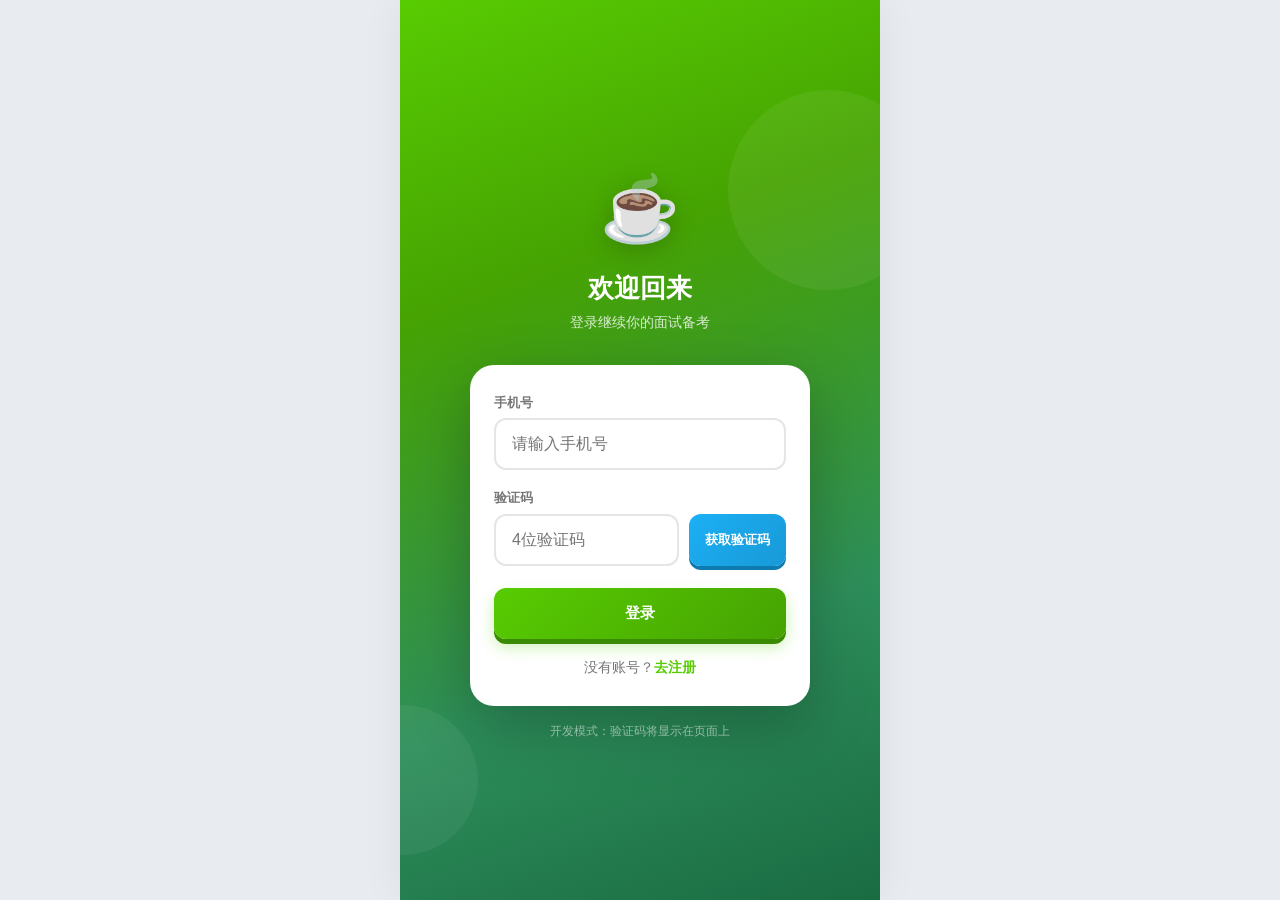
==== index.html @ a951bb24 "feat: 主页优化 - 灰色背景/Hero主题色切换/目标卡对比度增强/关卡立体化/大关卡按顺序解锁" ====
<!DOCTYPE html>
<html lang="zh-CN">
<head>
  <meta charset="UTF-8">
  <meta name="viewport" content="width=device-width, initial-scale=1.0, maximum-scale=1.0, user-scalable=no, viewport-fit=cover">
  <meta name="theme-color" content="#3E2723">
  <title>Java面试通 · 全栈工程师题库</title>

  <!-- ===== 内联滚动核心样式（最高优先级，确保任何环境都能滚动） ===== -->
  <style>
    html, body {
      height: 100% !important;
      margin: 0 !important;
      padding: 0 !important;
      overflow: hidden !important; /* 锁死外层，只让 .app 滚动 */
    }
    #app {
      height: 100% !important;
      max-height: 100vh !important;
      min-height: 0 !important; /* 覆盖 style.css 的 min-height: 100vh */
      overflow-y: auto !important;
      overflow-x: hidden !important;
      -webkit-overflow-scrolling: touch !important;
      touch-action: pan-y !important;
    }
    /* 允许内部所有元素接收触摸滚动 */
    #app * { touch-action: pan-y; }
  </style>

  <!-- 禁止浏览器缓存，确保每次都加载最新版 -->
  <meta http-equiv="Cache-Control" content="no-cache, no-store, must-revalidate">
  <meta http-equiv="Pragma" content="no-cache">
  <meta http-equiv="Expires" content="0">

  <!-- ===== PWA 三件套 ===== -->
  <link rel="manifest" href="manifest.json">
  <link rel="icon" type="image/png" sizes="32x32" href="icons/favicon-32.png">
  <link rel="icon" type="image/png" sizes="16x16" href="icons/favicon-16.png">
  <link rel="icon" type="image/png" href="icons/favicon.png">

  <!-- iOS 专属：让 Safari 识别为"能加到主屏幕"的 App -->
  <meta name="apple-mobile-web-app-capable" content="yes">
  <meta name="apple-mobile-web-app-status-bar-style" content="default">
  <meta name="apple-mobile-web-app-title" content="Java面试通">
  <link rel="apple-touch-icon" href="icons/icon-192.png">

  <link rel="stylesheet" href="css/style.css?v=10">
</head>
<body>
  <div class="app" id="app">

    <!-- 顶部状态栏（学习页用） -->
    <div class="topbar" id="topbar">
      <div class="brand"><span class="logo">☕</span> Java面试通</div>
      <div class="stats">
        <div class="stat-pill streak"><span class="icon">🔥</span><span id="stat-streak">0</span></div>
        <div class="stat-pill gem"><span class="icon">💎</span><span id="stat-gem">0</span></div>
        <div class="stat-pill heart"><span class="icon">❤️</span><span id="stat-heart">5</span></div>
      </div>
    </div>

    <!-- ============ 视图0：登录/注册 ============ -->
    <div class="view" id="view-auth"></div>

    <!-- ============ 视图1：学习路径 ============ -->
    <div class="view active" id="view-learn">
      <div class="hero">
        <div class="hero-top">
          <div class="hero-text">
            <h2 id="hero-greeting">准备好刷题了吗？</h2>
            <p>每天5分钟，吃透Java全栈面试高频题</p>
          </div>
          <button class="hero-theme-btn" aria-label="切换主题">🎨</button>
        </div>
        <div class="daily-goal">
          <div style="position:relative;">
            <svg class="ring" width="44" height="44" viewBox="0 0 44 44">
              <circle class="track" cx="22" cy="22" r="18"></circle>
              <circle class="fill" id="goal-ring" cx="22" cy="22" r="18"
                stroke-dasharray="113" stroke-dashoffset="113"></circle>
            </svg>
            <span class="ring-label" id="goal-pct">0%</span>
          </div>
          <div class="goal-text">
            <b id="goal-done">0</b> / <span id="goal-total">10</span> 题 · 今日目标
          </div>
        </div>
      </div>

      <!-- 每日挑战 -->
      <div class="daily-card" id="daily-card">
        <div class="dc-icon">🎯</div>
        <div class="dc-text">
          <div class="dc-title">每日挑战</div>
          <div class="dc-sub">随机抽题，检验今日学习成果</div>
        </div>
        <div class="dc-arrow">›</div>
      </div>

      <!-- 学习路径（动态渲染） -->
      <div class="path" id="path"></div>
    </div>

    <!-- ============ 视图2：答题 ============ -->
    <div class="view" id="view-quiz">
      <div class="quiz-header" id="quiz-header">
        <button class="back" id="quiz-back">✕</button>
        <div class="progress-bar"><div class="progress-fill" id="quiz-progress"></div></div>
        <div class="q-counter" id="q-counter">1/5</div>
      </div>
      <div class="quiz-body" id="quiz-body">
        <!-- 动态渲染题目 -->
      </div>

      <!-- 反馈条 -->
      <div class="feedback" id="feedback">
        <div class="fb-title" id="fb-title"></div>
        <div class="fb-detail" id="fb-detail"></div>
      </div>

      <!-- 底部操作 -->
      <div class="quiz-footer" id="quiz-footer">
        <button class="btn btn-secondary" id="btn-skip">跳过</button>
        <button class="btn btn-primary" id="btn-check" disabled>检查</button>
      </div>
    </div>

    <!-- ============ 视图3：个人中心 ============ -->
    <div class="view" id="view-profile">
      <div class="profile-header" id="profile-header-bg">
        <div class="profile-avatar" id="profile-avatar" style="cursor:pointer">👨‍💻</div>
        <div class="profile-name" id="profile-name" style="cursor:pointer">Java 全栈工程师</div>
        <div class="profile-title" id="profile-title">Lv.1 入门菜鸟</div>
        <div class="profile-edit-hint">点击头像/名字可修改</div>
      </div>

      <div class="profile-stats">
        <div class="pstat"><div class="num" id="p-xp">0</div><div class="lbl">总经验</div></div>
        <div class="pstat"><div class="num" id="p-done">0</div><div class="lbl">已答题</div></div>
        <div class="pstat"><div class="num" id="p-acc">0%</div><div class="lbl">正确率</div></div>
      </div>

      <div class="section-title">成就徽章</div>
      <div class="achievements" id="achievements"></div>

      <div class="section-title">模块进度</div>
      <div class="module-progress-list" id="module-progress"></div>

      <button class="reset-btn" id="btn-reset">重置学习进度</button>
      <button class="logout-btn" id="btn-logout">退出登录</button>
    </div>

    <!-- ============ 底部导航 ============ -->
    <div class="tabbar">
      <button class="tab active" data-view="learn">
        <span class="t-icon">🏠</span><span>学习</span>
      </button>
      <button class="tab" data-view="profile">
        <span class="t-icon">👤</span><span>我的</span>
      </button>
    </div>

  </div>

  <script src="js/data.js?v=8"></script>
  <script src="js/auth.js?v=8"></script>
  <script src="js/app.js?v=8"></script>

  <!-- ===== Service Worker 注册 + 自动更新检测 ===== -->
  <script>
    if ("serviceWorker" in navigator && (location.hostname === "localhost" || location.protocol === "https:")) {
      window.addEventListener("load", async () => {
        // 先清掉所有旧 SW 和缓存，确保加载最新版
        try {
          const regs = await navigator.serviceWorker.getRegistrations();
          await Promise.all(regs.map(r => r.unregister()));
        } catch(e) {}
        try {
          const keys = await caches.keys();
          await Promise.all(keys.map(k => caches.delete(k)));
        } catch(e) {}

        navigator.serviceWorker.register("sw.js?v=6")
          .then((reg) => {
            console.log("✅ SW 已注册", reg.scope);
            reg.addEventListener("updatefound", () => {
              const newWorker = reg.installing;
              newWorker.addEventListener("statechange", () => {
                if (newWorker.state === "activated" && navigator.serviceWorker.controller) {
                  window.location.reload();
                }
              });
            });
          })
          .catch((err) => console.warn("⚠️ SW 注册失败", err));

        navigator.serviceWorker.addEventListener("controllerchange", () => {
          window.location.reload();
        });
      });
    }
  </script>
</body>
</html>
---- css/style.css ----
/* ============================================================
   Java面试通 - 多邻国风格移动端样式 v6
   设计：明亮活泼、圆角、大留白、游戏化反馈、3D立体感
   ============================================================ */

/* ---------- 设计令牌 ---------- */
:root {
  --duo-green: #58CC02;
  --duo-green-dark: #46a302;
  --duo-green-bg: #e5f8d6;
  --duo-blue: #1CB0F6;
  --duo-blue-dark: #1899d6;
  --duo-red: #FF4B4B;
  --duo-red-dark: #ea2b2b;
  --duo-orange: #FF9600;
  --duo-purple: #8458FC;
  --duo-yellow: #FFC800;
  --duo-gold: #FFC800;

  --text-dark: #3c3c3c;
  --text-mid: #777;
  --text-light: #afafaf;
  --bg: #e8ebef;
  --bg-soft: #d9dde3;
  --card: #ffffff;
  --border: #e5e5e5;
  --shadow: 0 4px 0 rgba(0,0,0,0.08);
  --shadow-lg: 0 8px 24px rgba(0,0,0,0.12);
  --radius: 16px;
  --radius-sm: 12px;
  --glass: rgba(255,255,255,0.85);
  /* Hero 主题色（可切换） */
  --hero-theme: 0;
}

* { box-sizing: border-box; margin: 0; padding: 0; -webkit-tap-highlight-color: transparent; }

html { -webkit-text-size-adjust: 100%; }

body {
  min-height: 100vh;
  background: var(--bg);
  font-family: -apple-system, BlinkMacSystemFont, "PingFang SC", "Microsoft YaHei", "Segoe UI", Roboto, sans-serif;
  color: var(--text-dark);
  font-size: 15px;
  line-height: 1.5;
  -webkit-overflow-scrolling: touch;
}

button { font-family: inherit; cursor: pointer; border: none; background: none; color: inherit; }
ul { list-style: none; }

/* 移动端 App 容器 */
.app {
  max-width: 480px;
  min-height: 100vh;
  margin: 0 auto;
  background: linear-gradient(180deg, var(--bg-soft) 0%, var(--bg) 30%, var(--bg) 70%, var(--bg-soft) 100%);
  position: relative;
  padding-bottom: 72px;
  box-shadow: 0 0 40px rgba(0,0,0,0.06);
}

/* ---------- 顶部状态栏 ---------- */
.topbar {
  position: sticky;
  top: 0;
  z-index: 50;
  background: linear-gradient(135deg, #fff 0%, #f0f4f8 100%);
  padding: 10px 12px;
  display: flex;
  align-items: center;
  justify-content: space-between;
  border-bottom: 2px solid var(--border);
  backdrop-filter: blur(12px);
  gap: 8px;
}
.topbar .brand {
  flex-shrink: 0;
  display: flex;
  align-items: center;
}
.topbar .brand .logo { font-size: 22px; }
.topbar .stats {
  display: flex;
  align-items: center;
  gap: 8px;
  font-size: 13px;
  font-weight: 700;
  flex: 1;
  justify-content: flex-end;
}
.stat-pill {
  display: flex;
  align-items: center;
  gap: 2px;
  padding: 3px 8px;
  border-radius: 999px;
  background: rgba(255,255,255,0.6);
  box-shadow: 0 2px 6px rgba(0,0,0,0.05);
  transition: transform .2s;
  flex-shrink: 0;
}
.stat-pill:active { transform: scale(0.92); }
.stat-pill .icon { font-size: 16px; }
.stat-pill.streak { color: var(--duo-orange); }
.stat-pill.gem { color: var(--duo-gold); }
.stat-pill.heart { color: var(--duo-red); }

/* ---------- 视图切换 ---------- */
.view { display: none; }
.view.active { display: block; animation: fadeIn .35s cubic-bezier(0.4, 0, 0.2, 1); }
@keyframes fadeIn {
  from { opacity: 0; transform: translateY(12px) scale(0.98); }
  to { opacity: 1; transform: none; }
}

/* ---------- 学习路径 ---------- */
.hero {
  padding: 20px 16px 22px;
  border-radius: 0 0 28px 28px;
  margin-bottom: 8px;
  color: #fff;
  position: relative;
  overflow: hidden;
  background: linear-gradient(135deg, var(--duo-green) 0%, var(--duo-green-dark) 50%, #2d8e5a 100%);
  transition: background .5s ease;
  box-shadow: 0 6px 18px rgba(0,0,0,0.15);
}
/* 主题色变体 */
.hero[data-theme="1"] {
  background: linear-gradient(135deg, #1CB0F6 0%, #1899d6 50%, #0d6db5 100%);
}
.hero[data-theme="2"] {
  background: linear-gradient(135deg, #8458FC 0%, #6a3de0 50%, #4a1eab 100%);
}
.hero[data-theme="3"] {
  background: linear-gradient(135deg, #FF6B6B 0%, #cc2020 50%, #8a0a0a 100%);
}
.hero[data-theme="4"] {
  background: linear-gradient(135deg, #FF9600 0%, #d97500 50%, #a55500 100%);
}
.hero[data-theme="5"] {
  background: linear-gradient(135deg, #2c3e50 0%, #1a2530 50%, #0d1a25 100%);
}
/* 浮动装饰 */
.hero::before {
  content: "";
  position: absolute;
  top: -20px; right: -20px;
  width: 120px; height: 120px;
  background: rgba(255,255,255,0.1);
  border-radius: 50%;
  animation: floatDeco 6s ease-in-out infinite;
}
.hero::after {
  content: "";
  position: absolute;
  bottom: -30px; left: -30px;
  width: 80px; height: 80px;
  background: rgba(255,255,255,0.08);
  border-radius: 50%;
  animation: floatDeco 8s ease-in-out infinite reverse;
}
@keyframes floatDeco {
  0%,100% { transform: translate(0,0) scale(1); }
  50% { transform: translate(10px,-10px) scale(1.1); }
}
.hero-top {
  display: flex;
  align-items: flex-start;
  justify-content: space-between;
  gap: 8px;
  position: relative;
  z-index: 1;
}
.hero-text { flex: 1; }
.hero h2 { font-size: 22px; margin-bottom: 4px; font-weight: 800; }
.hero p { color: rgba(255,255,255,0.85); font-size: 13px; }
.hero-theme-btn {
  width: 32px; height: 32px;
  border-radius: 50%;
  background: rgba(255,255,255,0.18);
  display: flex;
  align-items: center;
  justify-content: center;
  font-size: 16px;
  color: #fff;
  border: 1px solid rgba(255,255,255,0.35);
  flex-shrink: 0;
  transition: transform .2s, background .2s;
}
.hero-theme-btn:active { transform: scale(0.85) rotate(45deg); }

.daily-goal {
  display: flex;
  align-items: center;
  gap: 12px;
  background: rgba(255,255,255,0.95);
  border-radius: var(--radius);
  padding: 12px 16px;
  margin-top: 14px;
  box-shadow: 0 4px 0 rgba(0,0,0,0.12), var(--shadow-lg);
  border: 2px solid rgba(0,0,0,0.08);
  position: relative;
  z-index: 1;
}
.daily-goal .ring {
  width: 48px; height: 48px;
  flex-shrink: 0;
  transform: rotate(-90deg);
}
.daily-goal .ring circle { fill: none; stroke-width: 6; }
.daily-goal .ring .track { stroke: rgba(0,0,0,0.1); }
.daily-goal .ring .fill { stroke: var(--duo-green); stroke-linecap: round; transition: stroke-dashoffset .6s cubic-bezier(0.4,0,0.2,1); filter: drop-shadow(0 0 4px rgba(88,204,2,0.5)); }
.daily-goal .ring-label {
  position: absolute; margin-left: 8px; margin-top: 2px;
  font-size: 11px; font-weight: 800; color: var(--duo-green-dark);
}
.daily-goal .goal-text { font-size: 13px; }
.daily-goal .goal-text b { color: var(--text-dark); font-size: 18px; font-weight: 800; }
.daily-goal .goal-text span { color: var(--text-mid); font-size: 12px; }

/* 路径节点 */
.path { padding: 12px 16px 24px; display: flex; flex-direction: column; align-items: center; gap: 0; }
.unit { width: 100%; }
.unit-header {
  background: var(--card);
  border: 2px solid var(--border);
  border-radius: var(--radius);
  padding: 14px 16px;
  margin: 16px 0 10px;
  display: flex;
  align-items: center;
  gap: 12px;
  box-shadow: var(--shadow-lg), 0 2px 0 rgba(0,0,0,0.06);
  transition: transform .2s;
  position: relative;
}
.unit-header:active { transform: scale(0.98); }
.unit-header .u-icon {
  width: 44px; height: 44px;
  border-radius: 14px;
  display: flex; align-items: center; justify-content: center;
  font-size: 24px;
  color: #fff;
  box-shadow: 0 4px 0 rgba(0,0,0,0.18), 0 6px 14px rgba(0,0,0,0.18);
}
.unit-header .u-title { font-weight: 800; font-size: 16px; }
.unit-header .u-sub { font-size: 12px; color: var(--text-mid); }
.unit-header.locked { opacity: 0.55; filter: grayscale(0.6); }
.unit-header .u-lock { margin-left: auto; font-size: 18px; }

.node-row {
  display: flex;
  justify-content: center;
  position: relative;
  width: 100%;
  padding: 14px 0;
}
/* 节点连接线（虚线） */
.node-row::before {
  content: "";
  position: absolute;
  top: 0; bottom: 0; left: 50%;
  width: 4px;
  margin-left: -2px;
  background: repeating-linear-gradient(to bottom, var(--border) 0 6px, transparent 6px 12px);
  z-index: 0;
}
.node-row.left::before { left: calc(14% + 38px); }
.node-row.right::before { left: auto; right: calc(14% + 38px); }

.node {
  width: 76px; height: 76px;
  border-radius: 22px;
  background: linear-gradient(180deg, #fff 0%, #f4f6f8 100%);
  border: 3px solid var(--border);
  display: flex;
  flex-direction: column;
  align-items: center;
  justify-content: center;
  box-shadow: 0 6px 0 #c8ccd2, 0 8px 18px rgba(0,0,0,0.15);
  transition: transform .15s, box-shadow .15s;
  position: relative;
  z-index: 1;
}
.node:active { transform: translateY(3px); box-shadow: 0 3px 0 #c8ccd2, 0 5px 12px rgba(0,0,0,0.15); }
.node .n-icon { font-size: 30px; line-height: 1; }
.node .n-title { font-size: 10px; font-weight: 700; margin-top: 3px; max-width: 66px; text-align: center; line-height: 1.1; color: var(--text-dark); }
.node.done {
  background: linear-gradient(180deg, var(--duo-green) 0%, var(--duo-green-dark) 100%);
  border-color: var(--duo-green-dark);
  color: #fff;
  box-shadow: 0 6px 0 #2d6e02, 0 8px 18px rgba(88,204,2,0.4);
}
.node.done:active { box-shadow: 0 3px 0 #2d6e02, 0 5px 12px rgba(88,204,2,0.4); }
.node.done .n-title { color: #fff; }
.node.done .n-icon { animation: starSpin .6s ease; }
@keyframes starSpin {
  0% { transform: scale(0) rotate(-180deg); }
  100% { transform: scale(1) rotate(0); }
}
.node.locked { opacity: 0.55; filter: grayscale(0.7); box-shadow: 0 6px 0 #c8ccd2; }
.node.locked .n-lock { position: absolute; top: -6px; right: -6px; font-size: 18px; background: #fff; border-radius: 50%; padding: 1px 3px; box-shadow: 0 2px 6px rgba(0,0,0,0.2); }
.node.current {
  border-color: var(--duo-green);
  animation: pulse 2s infinite, bounce 2s infinite;
}
@keyframes pulse {
  0%,100% { box-shadow: 0 0 0 0 rgba(88,204,2,0.5), 0 6px 0 #c8ccd2, 0 8px 18px rgba(88,204,2,0.3); }
  50% { box-shadow: 0 0 0 14px rgba(88,204,2,0), 0 6px 0 #c8ccd2, 0 8px 18px rgba(88,204,2,0.3); }
}
@keyframes bounce {
  0%,100% { transform: translateY(0); }
  50% { transform: translateY(-6px); }
}
/* 节点蛇形布局 */
.node-row.left { justify-content: flex-start; padding-left: 14%; }
.node-row.right { justify-content: flex-end; padding-right: 14%; }

/* ---------- 答题视图 ---------- */
.quiz-header {
  display: flex;
  align-items: center;
  gap: 10px;
  padding: 14px 16px;
  border-bottom: 2px solid var(--border);
  background: linear-gradient(135deg, #fff, #f0f4f8);
  position: sticky;
  top: 0;
  z-index: 10;
  backdrop-filter: blur(12px);
}
.quiz-header .back {
  font-size: 22px;
  color: var(--text-light);
  width: 28px;
  transition: transform .15s;
}
.quiz-header .back:active { transform: scale(0.8); }
.quiz-header .progress-bar {
  flex: 1;
  height: 14px;
  background: #e5e5e5;
  border-radius: 999px;
  overflow: hidden;
  box-shadow: inset 0 2px 4px rgba(0,0,0,0.1);
}
.quiz-header .progress-fill {
  height: 100%;
  background: linear-gradient(90deg, var(--duo-green), #6ee202);
  border-radius: 999px;
  transition: width .5s cubic-bezier(0.4,0,0.2,1);
  box-shadow: 0 0 8px rgba(88,204,2,0.5);
}
.quiz-header .q-counter {
  font-size: 13px;
  font-weight: 800;
  color: var(--text-mid);
  min-width: 36px;
  text-align: right;
}

.quiz-body {
  padding: 20px 16px 100px;
}
.quiz-badge {
  display: inline-block;
  padding: 4px 12px;
  border-radius: 999px;
  background: linear-gradient(135deg, var(--duo-green-bg), #d4f0b8);
  color: var(--duo-green-dark);
  font-size: 11px;
  font-weight: 800;
  margin-bottom: 14px;
  box-shadow: 0 2px 8px rgba(88,204,2,0.15);
}
.quiz-question {
  font-size: 20px;
  font-weight: 800;
  line-height: 1.4;
  margin-bottom: 20px;
}

/* 闪卡 */
.flashcard {
  background: var(--card);
  border: 2px solid var(--border);
  border-radius: var(--radius);
  padding: 24px 20px;
  box-shadow: var(--shadow-lg);
  cursor: pointer;
  transition: transform .2s;
  position: relative;
  overflow: hidden;
}
.flashcard::before {
  content: "";
  position: absolute;
  top: 0; left: 0; right: 0; height: 4px;
  background: linear-gradient(90deg, var(--duo-green), var(--duo-blue), var(--duo-purple));
  border-radius: var(--radius) var(--radius) 0 0;
}
.flashcard:active { transform: scale(0.97); }
.flashcard .fc-hint {
  font-size: 12px;
  color: var(--text-light);
  text-align: center;
  margin-bottom: 10px;
}
.flashcard .fc-face {
  font-size: 15px;
  line-height: 1.7;
  white-space: pre-wrap;
  word-break: break-word;
}
.flashcard .fc-face.answer { color: var(--duo-green-dark); font-weight: 600; }
.flashcard .fc-tip {
  margin-top: 16px;
  padding: 12px 14px;
  background: linear-gradient(135deg, #fff8e1, #ffe5b8);
  border-radius: 10px;
  font-size: 13px;
  color: #b8651b;
  font-weight: 600;
  border-left: 4px solid var(--duo-orange);
}
.flip-icon { float: right; font-size: 20px; transition: transform .3s; }
.flashcard.flipped .flip-icon { transform: rotate(180deg); }

/* 选项卡 */
.options { display: flex; flex-direction: column; gap: 12px; }
.option {
  background: var(--card);
  border: 2px solid var(--border);
  border-radius: var(--radius-sm);
  padding: 16px;
  font-size: 15px;
  text-align: left;
  box-shadow: var(--shadow);
  transition: all .2s;
  display: flex;
  align-items: center;
  gap: 12px;
}
.option:active { transform: scale(0.97); }
.option .opt-letter {
  width: 28px; height: 28px;
  border-radius: 8px;
  background: var(--bg);
  display: flex; align-items: center; justify-content: center;
  font-weight: 800;
  font-size: 14px;
  color: var(--text-mid);
  flex-shrink: 0;
  transition: all .2s;
}
.option.selected {
  border-color: var(--duo-blue);
  background: linear-gradient(135deg, #ddf4ff, #c8e8ff);
  box-shadow: 0 4px 16px rgba(28,176,246,0.25);
}
.option.selected .opt-letter { background: var(--duo-blue); color: #fff; transform: scale(1.1); }
.option.correct {
  border-color: var(--duo-green);
  background: linear-gradient(135deg, var(--duo-green-bg), #d4f0b8);
  box-shadow: 0 4px 16px rgba(88,204,2,0.3);
  animation: correctPop .4s ease;
}
@keyframes correctPop {
  0% { transform: scale(1); }
  40% { transform: scale(1.05); }
  100% { transform: scale(1); }
}
.option.correct .opt-letter { background: var(--duo-green); color: #fff; transform: scale(1.1); }
.option.wrong {
  border-color: var(--duo-red);
  background: linear-gradient(135deg, #ffe5e5, #ffc8c8);
  animation: shakeWrong .4s ease;
}
@keyframes shakeWrong {
  0%,100% { transform: translateX(0); }
  25% { transform: translateX(-6px); }
  75% { transform: translateX(6px); }
}
.option.wrong .opt-letter { background: var(--duo-red); color: #fff; }

/* 底部操作条 */
.quiz-footer {
  position: fixed;
  bottom: 0;
  left: 50%;
  transform: translateX(-50%);
  width: 100%;
  max-width: 480px;
  padding: 14px 16px calc(14px + env(safe-area-inset-bottom));
  background: var(--glass);
  border-top: 2px solid var(--border);
  display: flex;
  gap: 12px;
  backdrop-filter: blur(12px);
}
.btn {
  flex: 1;
  padding: 16px;
  border-radius: var(--radius-sm);
  font-size: 15px;
  font-weight: 800;
  text-transform: uppercase;
  letter-spacing: .5px;
  transition: transform .1s, filter .1s;
  position: relative;
}
.btn:active { transform: translateY(3px); }
.btn-primary {
  background: linear-gradient(135deg, var(--duo-green), var(--duo-green-dark));
  color: #fff;
  box-shadow: 0 5px 0 #3a8a02, 0 8px 16px rgba(88,204,2,0.3);
}
.btn-primary:active { box-shadow: 0 2px 0 #3a8a02, 0 4px 8px rgba(88,204,2,0.3); }
.btn-primary:disabled {
  background: #ddd;
  box-shadow: 0 5px 0 #bbb;
  color: #fff;
  cursor: not-allowed;
}
.btn-secondary {
  background: var(--glass);
  color: var(--text-mid);
  border: 2px solid var(--border);
  box-shadow: 0 5px 0 var(--border);
  backdrop-filter: blur(8px);
}
.btn-secondary:active { box-shadow: 0 2px 0 var(--border); }
.btn-danger {
  background: linear-gradient(135deg, var(--duo-red), var(--duo-red-dark));
  color: #fff;
  box-shadow: 0 5px 0 #c42020, 0 8px 16px rgba(255,75,75,0.3);
}
.btn-full { flex: 1; }

/* 反馈条 */
.feedback {
  position: fixed;
  bottom: 72px;
  left: 50%;
  transform: translateX(-50%);
  width: 100%;
  max-width: 480px;
  padding: 18px;
  display: none;
  animation: slideUp .35s cubic-bezier(0.4,0,0.2,1);
  border-radius: 16px 16px 0 0;
}
.feedback.show { display: block; }
@keyframes slideUp {
  from { transform: translate(-50%, 30px); opacity: 0; }
  to { transform: translate(-50%, 0); opacity: 1; }
}
.feedback-correct {
  background: linear-gradient(135deg, var(--duo-green-bg), #d4f0b8);
  color: var(--duo-green-dark);
  box-shadow: 0 -4px 20px rgba(88,204,2,0.2);
}
.feedback-wrong {
  background: linear-gradient(135deg, #ffe5e5, #ffc8c8);
  color: var(--duo-red-dark);
  box-shadow: 0 -4px 20px rgba(255,75,75,0.2);
}
.feedback .fb-title { font-size: 20px; font-weight: 800; display: flex; align-items: center; gap: 8px; margin-bottom: 6px; }
.feedback .fb-detail { font-size: 13px; line-height: 1.6; white-space: pre-wrap; }

/* 结果页 */
.result-screen {
  padding: 40px 24px;
  text-align: center;
  animation: resultPop .5s cubic-bezier(0.4,0,0.2,1);
}
@keyframes resultPop {
  from { opacity: 0; transform: scale(0.9); }
  to { opacity: 1; transform: scale(1); }
}
.result-emoji { font-size: 72px; margin-bottom: 12px; animation: emojiBounce .6s ease; }
@keyframes emojiBounce {
  0% { transform: scale(0) rotate(-180deg); }
  60% { transform: scale(1.2) rotate(10deg); }
  100% { transform: scale(1) rotate(0); }
}
.result-title { font-size: 26px; font-weight: 800; margin-bottom: 6px; }
.result-sub { color: var(--text-mid); margin-bottom: 28px; }
.result-stats {
  display: flex;
  justify-content: center;
  gap: 24px;
  margin-bottom: 28px;
}
.result-stat {
  display: flex;
  flex-direction: column;
  align-items: center;
}
.result-stat .num { font-size: 30px; font-weight: 800; }
.result-stat .lbl { font-size: 12px; color: var(--text-mid); }
.result-stat.xp .num { color: var(--duo-green); }
.result-stat.acc .num { color: var(--duo-blue); }

/* ---------- 底部导航 ---------- */
.tabbar {
  position: fixed;
  bottom: 0;
  left: 50%;
  transform: translateX(-50%);
  width: 100%;
  max-width: 480px;
  background: var(--glass);
  border-top: 2px solid var(--border);
  display: flex;
  padding: 6px 0 calc(6px + env(safe-area-inset-bottom));
  z-index: 40;
  backdrop-filter: blur(12px);
}
.tab {
  flex: 1;
  display: flex;
  flex-direction: column;
  align-items: center;
  padding: 6px 0;
  color: var(--text-light);
  font-size: 11px;
  font-weight: 700;
  gap: 2px;
  transition: color .2s, transform .2s;
}
.tab .t-icon { font-size: 22px; transition: transform .2s; }
.tab.active { color: var(--duo-green); }
.tab.active .t-icon { transform: scale(1.15) translateY(-2px); }
.tab:active { transform: scale(0.9); }

/* ---------- 个人中心 ---------- */
.profile-header {
  background: linear-gradient(135deg, var(--duo-green) 0%, var(--duo-green-dark) 40%, #2d8e5a 100%);
  color: #fff;
  padding: 32px 20px 64px;
  text-align: center;
  position: relative;
  overflow: hidden;
}
.profile-header::before {
  content: "";
  position: absolute;
  top: -30px; right: -30px;
  width: 150px; height: 150px;
  background: rgba(255,255,255,0.08);
  border-radius: 50%;
  animation: floatDeco 7s ease-in-out infinite;
}
.profile-header::after {
  content: "";
  position: absolute;
  bottom: -40px; left: -20px;
  width: 100px; height: 100px;
  background: rgba(255,255,255,0.06);
  border-radius: 50%;
  animation: floatDeco 9s ease-in-out infinite reverse;
}
.profile-avatar {
  width: 88px; height: 88px;
  border-radius: 50%;
  background: #fff;
  margin: 0 auto 10px;
  display: flex; align-items: center; justify-content: center;
  font-size: 44px;
  box-shadow: 0 8px 24px rgba(0,0,0,0.2);
  position: relative;
  z-index: 1;
  animation: avatarFloat 3s ease-in-out infinite;
}
@keyframes avatarFloat {
  0%,100% { transform: translateY(0); }
  50% { transform: translateY(-4px); }
}
.profile-name { font-size: 20px; font-weight: 800; position: relative; z-index: 1; }
.profile-title { font-size: 13px; opacity: 0.9; position: relative; z-index: 1; }

.profile-stats {
  margin: -44px 16px 0;
  background: #fff;
  border-radius: var(--radius);
  padding: 18px;
  display: flex;
  justify-content: space-around;
  box-shadow: var(--shadow-lg);
  position: relative;
  z-index: 2;
}
.pstat { text-align: center; }
.pstat .num { font-size: 24px; font-weight: 800; color: var(--text-dark); }
.pstat .lbl { font-size: 11px; color: var(--text-mid); }

.section-title {
  padding: 20px 16px 10px;
  font-size: 14px;
  font-weight: 800;
  color: var(--text-mid);
  text-transform: uppercase;
  letter-spacing: 1px;
}
.achievements { padding: 0 16px; display: grid; grid-template-columns: repeat(4, 1fr); gap: 12px; }
.ach {
  background: var(--card);
  border: 2px solid var(--border);
  border-radius: var(--radius-sm);
  padding: 12px 6px;
  text-align: center;
  transition: transform .2s;
  box-shadow: var(--shadow);
}
.ach:active { transform: scale(0.92); }
.ach.locked { opacity: 0.35; filter: grayscale(1); }
.ach .a-icon { font-size: 28px; }
.ach .a-name { font-size: 10px; font-weight: 700; margin-top: 4px; }

.module-progress-list { padding: 0 16px 24px; display: flex; flex-direction: column; gap: 10px; }
.mp-row {
  background: var(--card);
  border: 2px solid var(--border);
  border-radius: var(--radius-sm);
  padding: 12px 14px;
  display: flex;
  align-items: center;
  gap: 12px;
  box-shadow: var(--shadow);
  transition: transform .2s;
}
.mp-row:active { transform: scale(0.98); }
.mp-row .mp-icon {
  width: 40px; height: 40px;
  border-radius: 12px;
  display: flex; align-items: center; justify-content: center;
  font-size: 22px;
  color: #fff;
  flex-shrink: 0;
  box-shadow: 0 4px 12px rgba(0,0,0,0.15);
}
.mp-row .mp-info { flex: 1; min-width: 0; }
.mp-row .mp-name { font-size: 14px; font-weight: 700; }
.mp-row .mp-bar {
  height: 8px;
  background: #eee;
  border-radius: 999px;
  margin-top: 6px;
  overflow: hidden;
}
.mp-row .mp-fill { height: 100%; border-radius: 999px; transition: width .6s cubic-bezier(0.4,0,0.2,1); }
.mp-row .mp-pct { font-size: 12px; font-weight: 700; color: var(--text-mid); min-width: 36px; text-align: right; }

.reset-btn {
  margin: 16px;
  width: calc(100% - 32px);
  padding: 14px;
  border-radius: var(--radius-sm);
  background: var(--glass);
  border: 2px solid var(--duo-red);
  color: var(--duo-red);
  font-weight: 700;
  font-size: 14px;
  transition: transform .15s;
}
.reset-btn:active { transform: scale(0.97); }

/* ---------- 撒花特效 ---------- */
.confetti-container {
  position: fixed;
  top: 0; left: 0;
  width: 100%; height: 100%;
  pointer-events: none;
  z-index: 999;
  overflow: hidden;
}
.confetti-piece {
  position: absolute;
  width: 10px; height: 10px;
  top: -10px;
  animation: confettiFall 2.5s linear forwards;
}
@keyframes confettiFall {
  0% { transform: translateY(0) rotate(0); opacity: 1; }
  100% { transform: translateY(100vh) rotate(720deg); opacity: 0; }
}

/* ---------- 升级弹窗 ---------- */
.levelup-overlay {
  position: fixed;
  top: 0; left: 0;
  width: 100%; height: 100%;
  background: rgba(0,0,0,0.5);
  z-index: 998;
  display: flex;
  align-items: center;
  justify-content: center;
  animation: fadeIn .3s;
}
.levelup-card {
  background: linear-gradient(135deg, #fff, #f0f4f8);
  border-radius: 24px;
  padding: 32px 28px;
  text-align: center;
  box-shadow: 0 20px 60px rgba(0,0,0,0.3);
  animation: levelupPop .5s cubic-bezier(0.4,0,0.2,1);
  max-width: 320px;
}
@keyframes levelupPop {
  from { transform: scale(0.5) rotate(-10deg); opacity: 0; }
  to { transform: scale(1) rotate(0); opacity: 1; }
}
.levelup-card .lu-icon { font-size: 60px; margin-bottom: 8px; animation: emojiBounce .6s ease; }
.levelup-card .lu-title { font-size: 24px; font-weight: 800; color: var(--duo-green-dark); margin-bottom: 4px; }
.levelup-card .lu-sub { font-size: 14px; color: var(--text-mid); margin-bottom: 20px; }
.levelup-card .lu-btn {
  padding: 12px 32px;
  border-radius: var(--radius-sm);
  background: linear-gradient(135deg, var(--duo-green), var(--duo-green-dark));
  color: #fff;
  font-weight: 800;
  font-size: 16px;
  box-shadow: 0 4px 0 #3a8a02;
}

/* ---------- 通用工具 ---------- */
.empty { text-align: center; padding: 60px 20px; color: var(--text-light); }
.empty .e-icon { font-size: 48px; margin-bottom: 12px; }

/* 每日挑战卡片 */
.daily-card {
  margin: 12px 16px;
  background: linear-gradient(135deg, #fff3d6, #ffe5b8, #ffd996);
  border-radius: var(--radius);
  padding: 18px;
  box-shadow: var(--shadow-lg);
  display: flex;
  align-items: center;
  gap: 12px;
  cursor: pointer;
  transition: transform .2s;
  position: relative;
  overflow: hidden;
}
.daily-card::before {
  content: "🎯";
  position: absolute;
  top: -10px; right: -10px;
  font-size: 80px;
  opacity: 0.08;
  transform: rotate(-15deg);
}
.daily-card:active { transform: scale(0.97); }
.daily-card .dc-icon { font-size: 36px; position: relative; z-index: 1; }
.daily-card .dc-text { flex: 1; position: relative; z-index: 1; }
.daily-card .dc-title { font-weight: 800; font-size: 16px; color: #b8651b; }
.daily-card .dc-sub { font-size: 12px; color: #8a5a2b; }
.daily-card .dc-arrow { color: #b8651b; font-size: 24px; font-weight: 800; }

/* ---------- 登录/注册 ---------- */
.auth-screen {
  min-height: 100vh;
  display: flex;
  flex-direction: column;
  align-items: center;
  justify-content: center;
  padding: 24px 24px calc(24px + env(safe-area-inset-bottom));
  background: linear-gradient(160deg, #58CC02 0%, #46a302 30%, #2d8e5a 70%, #1a6b42 100%);
  position: relative;
  overflow: hidden;
}
.auth-screen::before {
  content: "";
  position: absolute;
  top: 10%; right: -10%;
  width: 200px; height: 200px;
  background: rgba(255,255,255,0.06);
  border-radius: 50%;
  animation: floatDeco 6s ease-in-out infinite;
}
.auth-screen::after {
  content: "";
  position: absolute;
  bottom: 5%; left: -15%;
  width: 150px; height: 150px;
  background: rgba(255,255,255,0.05);
  border-radius: 50%;
  animation: floatDeco 8s ease-in-out infinite reverse;
}
.auth-logo {
  font-size: 64px;
  margin-bottom: 12px;
  animation: avatarFloat 3s ease-in-out infinite;
  position: relative;
  z-index: 1;
  filter: drop-shadow(0 4px 12px rgba(0,0,0,0.2));
}
.auth-title {
  color: #fff;
  font-size: 26px;
  font-weight: 800;
  margin-bottom: 4px;
  position: relative;
  z-index: 1;
}
.auth-sub {
  color: rgba(255,255,255,0.8);
  font-size: 14px;
  margin-bottom: 32px;
  position: relative;
  z-index: 1;
}
.auth-form {
  width: 100%;
  max-width: 340px;
  background: #fff;
  border-radius: 24px;
  padding: 28px 24px;
  box-shadow: 0 20px 60px rgba(0,0,0,0.25);
  position: relative;
  z-index: 1;
  animation: fadeIn .5s cubic-bezier(0.4,0,0.2,1);
}
.form-group { margin-bottom: 18px; }
.form-label {
  display: block;
  font-size: 13px;
  font-weight: 700;
  color: var(--text-mid);
  margin-bottom: 6px;
}
.form-input {
  width: 100%;
  height: 52px;
  border: 2px solid var(--border);
  border-radius: var(--radius-sm);
  padding: 0 16px;
  font-size: 16px;
  font-family: inherit;
  color: var(--text-dark);
  background: #fff;
  transition: border-color .2s, box-shadow .2s;
  outline: none;
}
.form-input:focus {
  border-color: var(--duo-green);
  box-shadow: 0 0 0 4px rgba(88,204,2,0.12);
}
.code-row {
  display: flex;
  gap: 10px;
}
.code-row .form-input { flex: 1; }
.btn-code {
  flex-shrink: 0;
  height: 52px;
  padding: 0 16px;
  border-radius: var(--radius-sm);
  background: linear-gradient(135deg, var(--duo-blue), var(--duo-blue-dark));
  color: #fff;
  font-weight: 800;
  font-size: 13px;
  box-shadow: 0 4px 0 #0d7ab0;
  transition: transform .1s;
  white-space: nowrap;
}
.btn-code:active { transform: translateY(3px); box-shadow: 0 1px 0 #0d7ab0; }
.btn-code:disabled {
  background: #ccc;
  box-shadow: 0 4px 0 #aaa;
  cursor: not-allowed;
}
.auth-error {
  display: none;
  padding: 8px 12px;
  margin-bottom: 12px;
  background: #ffe5e5;
  color: var(--duo-red-dark);
  border-radius: 8px;
  font-size: 13px;
  font-weight: 600;
  text-align: center;
  animation: shakeWrong .3s ease;
}
.auth-submit {
  width: 100%;
  margin-top: 4px;
}
.auth-switch {
  text-align: center;
  margin-top: 18px;
  font-size: 14px;
  color: var(--text-mid);
}
.auth-switch span {
  color: var(--duo-green);
  font-weight: 800;
  cursor: pointer;
}
.auth-dev-tip {
  margin-top: 16px;
  font-size: 12px;
  color: rgba(255,255,255,0.5);
  text-align: center;
  position: relative;
  z-index: 1;
}
.auth-toast {
  position: fixed;
  top: 50%;
  left: 50%;
  transform: translate(-50%, -50%);
  background: rgba(0,0,0,0.8);
  color: #fff;
  padding: 16px 28px;
  border-radius: 16px;
  font-size: 18px;
  font-weight: 700;
  z-index: 9999;
  display: none;
  box-shadow: 0 8px 32px rgba(0,0,0,0.3);
  text-align: center;
  max-width: 280px;
}
.auth-toast::before {
  content: "验证码";
  display: block;
  font-size: 11px;
  font-weight: 400;
  opacity: 0.7;
  margin-bottom: 4px;
}

.profile-edit-hint {
  font-size: 11px;
  opacity: 0.7;
  margin-top: 8px;
  position: relative;
  z-index: 1;
}

/* ---------- 编辑弹窗 ---------- */
.edit-overlay {
  position: fixed;
  top: 0; left: 0;
  width: 100%; height: 100%;
  background: rgba(0,0,0,0.5);
  z-index: 998;
  display: flex;
  align-items: center;
  justify-content: center;
  animation: fadeIn .3s;
}
.edit-card {
  background: #fff;
  border-radius: 24px;
  padding: 28px 24px;
  width: 90%;
  max-width: 340px;
  box-shadow: 0 20px 60px rgba(0,0,0,0.3);
  animation: levelupPop .4s cubic-bezier(0.4,0,0.2,1);
}
.edit-card .ec-title {
  font-size: 18px;
  font-weight: 800;
  text-align: center;
  margin-bottom: 20px;
}
.edit-card .ec-label {
  font-size: 13px;
  font-weight: 700;
  color: var(--text-mid);
  margin-bottom: 8px;
}
.edit-card .avatar-grid {
  display: grid;
  grid-template-columns: repeat(6, 1fr);
  gap: 8px;
  margin-bottom: 20px;
}
.edit-card .avatar-opt {
  width: 100%;
  aspect-ratio: 1;
  border-radius: 12px;
  border: 2px solid var(--border);
  display: flex;
  align-items: center;
  justify-content: center;
  font-size: 24px;
  background: #f5f5f5;
  transition: all .15s;
}
.edit-card .avatar-opt:active { transform: scale(0.9); }
.edit-card .avatar-opt.selected {
  border-color: var(--duo-green);
  background: var(--duo-green-bg);
  transform: scale(1.1);
}
.edit-card .bg-grid {
  display: grid;
  grid-template-columns: repeat(3, 1fr);
  gap: 8px;
  margin-bottom: 20px;
}
.edit-card .bg-opt {
  height: 48px;
  border-radius: 12px;
  border: 3px solid transparent;
  transition: all .15s;
}
.edit-card .bg-opt:active { transform: scale(0.92); }
.edit-card .bg-opt.selected {
  border-color: #fff;
  box-shadow: 0 0 0 3px var(--duo-green), 0 4px 12px rgba(0,0,0,0.15);
}
.edit-card .ec-input {
  width: 100%;
  height: 48px;
  border: 2px solid var(--border);
  border-radius: var(--radius-sm);
  padding: 0 14px;
  font-size: 16px;
  font-family: inherit;
  margin-bottom: 20px;
  outline: none;
  transition: border-color .2s;
}
.edit-card .ec-input:focus {
  border-color: var(--duo-green);
  box-shadow: 0 0 0 4px rgba(88,204,2,0.12);
}
.edit-card .ec-btns {
  display: flex;
  gap: 12px;
}

/* ---------- 头像裁剪弹窗 ---------- */
.crop-overlay {
  position: fixed;
  top: 0; left: 0;
  width: 100%; height: 100%;
  background: rgba(0,0,0,0.9);
  z-index: 9999;
  display: flex;
  flex-direction: column;
  align-items: center;
  justify-content: center;
  animation: fadeIn .3s;
}
.crop-title {
  color: #fff;
  font-size: 16px;
  font-weight: 700;
  margin-bottom: 16px;
}
.crop-hint {
  color: rgba(255,255,255,0.5);
  font-size: 12px;
  margin-bottom: 20px;
}
.crop-stage {
  position: relative;
  width: 280px;
  height: 280px;
  border-radius: 50%;
  overflow: hidden;
  background: #111;
  /* 醒目白色边框 + 外部强暗化遮罩 */
  box-shadow:
    0 0 0 3px #fff,
    0 0 0 5px rgba(0,0,0,0.6),
    0 0 0 9999px rgba(0,0,0,0.7);
  touch-action: none;
}
.crop-stage::after {
  /* 九宫格辅助线（参考微信/QQ） */
  content: "";
  position: absolute;
  inset: 0;
  border-radius: 50%;
  pointer-events: none;
  background:
    linear-gradient(to right, transparent calc(33.33% - 0.5px), rgba(255,255,255,0.35) calc(33.33% - 0.5px), rgba(255,255,255,0.35) calc(33.33% + 0.5px), transparent calc(33.33% + 0.5px)),
    linear-gradient(to right, transparent calc(66.66% - 0.5px), rgba(255,255,255,0.35) calc(66.66% - 0.5px), rgba(255,255,255,0.35) calc(66.66% + 0.5px), transparent calc(66.66% + 0.5px)),
    linear-gradient(to bottom, transparent calc(33.33% - 0.5px), rgba(255,255,255,0.35) calc(33.33% - 0.5px), rgba(255,255,255,0.35) calc(33.33% + 0.5px), transparent calc(33.33% + 0.5px)),
    linear-gradient(to bottom, transparent calc(66.66% - 0.5px), rgba(255,255,255,0.35) calc(66.66% - 0.5px), rgba(255,255,255,0.35) calc(66.66% + 0.5px), transparent calc(66.66% + 0.5px));
  z-index: 10;
}
.crop-stage img {
  position: absolute;
  top: 50%; left: 50%;
  transform-origin: center center;
  will-change: transform;
  user-select: none;
  -webkit-user-drag: none;
  pointer-events: none;
}
.crop-btns {
  display: flex;
  gap: 12px;
  margin-top: 28px;
  width: 280px;
}
.crop-btns .btn { flex: 1; }

/* ---------- 退出登录按钮 ---------- */
.logout-btn {
  margin: 0 16px 16px;
  width: calc(100% - 32px);
  padding: 12px;
  border-radius: var(--radius-sm);
  background: #fff;
  border: 2px solid var(--border);
  color: var(--text-mid);
  font-weight: 700;
  font-size: 14px;
  transition: all .15s;
}
.logout-btn:active { transform: scale(0.97); }
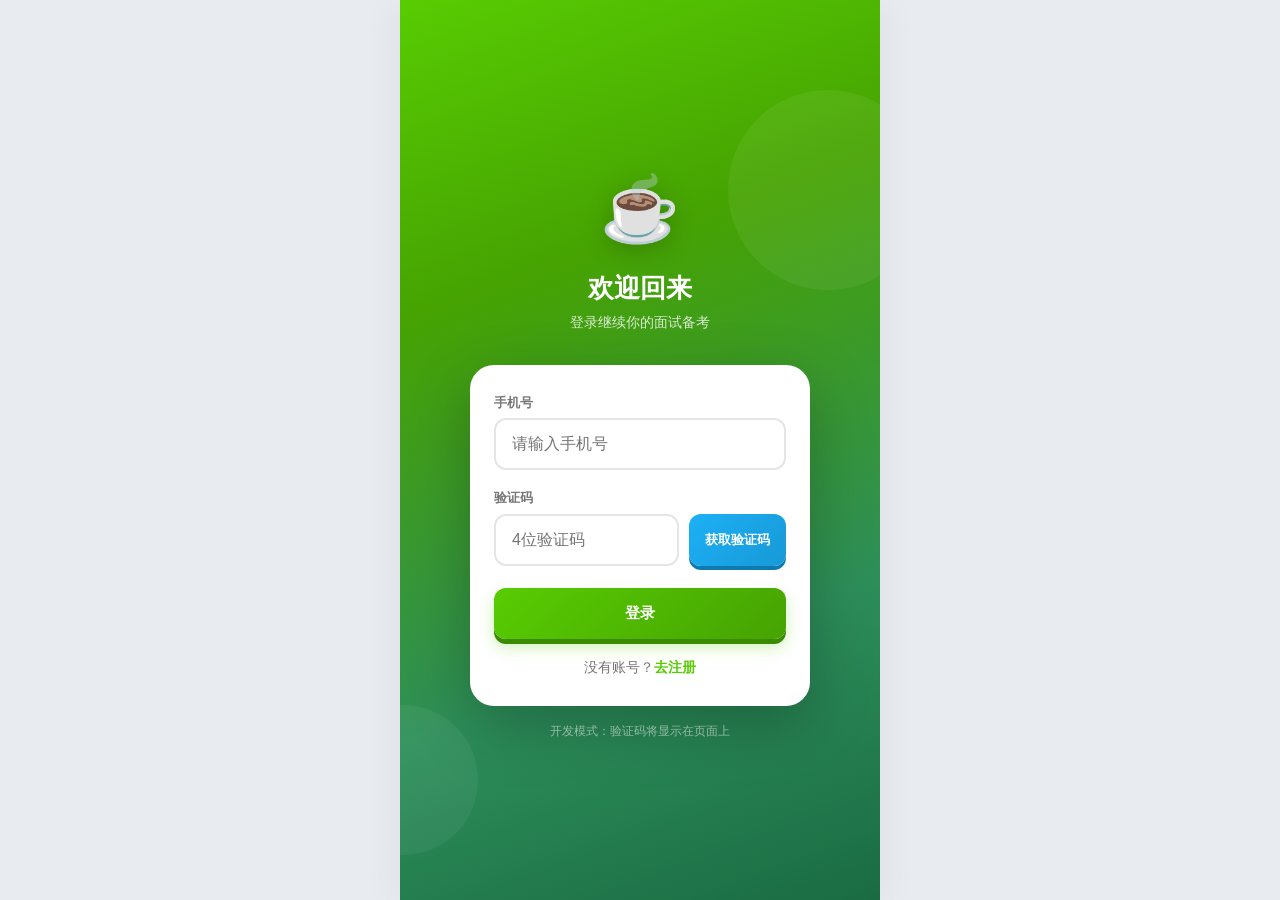
==== commit 0be760ec: "feat: 时代横幅背景 - 每个大关卡前显示标志性建筑SVG+天空色，随下拉变化" ====
--- a/index.html
+++ b/index.html
@@ -44,7 +44,7 @@
   <meta name="apple-mobile-web-app-title" content="Java面试通">
   <link rel="apple-touch-icon" href="icons/icon-192.png">
 
-  <link rel="stylesheet" href="css/style.css?v=10">
+  <link rel="stylesheet" href="css/style.css?v=12">
 </head>
 <body>
   <div class="app" id="app">
@@ -162,9 +162,9 @@
 
   </div>
 
-  <script src="js/data.js?v=8"></script>
-  <script src="js/auth.js?v=8"></script>
-  <script src="js/app.js?v=8"></script>
+  <script src="js/data.js?v=10"></script>
+  <script src="js/auth.js?v=10"></script>
+  <script src="js/app.js?v=10"></script>
 
   <!-- ===== Service Worker 注册 + 自动更新检测 ===== -->
   <script>
@@ -180,7 +180,7 @@
           await Promise.all(keys.map(k => caches.delete(k)));
         } catch(e) {}
 
-        navigator.serviceWorker.register("sw.js?v=6")
+        navigator.serviceWorker.register("sw.js?v=8")
           .then((reg) => {
             console.log("✅ SW 已注册", reg.scope);
             reg.addEventListener("updatefound", () => {
--- a/css/style.css
+++ b/css/style.css
@@ -55,7 +55,8 @@
   max-width: 480px;
   min-height: 100vh;
   margin: 0 auto;
-  background: linear-gradient(180deg, var(--bg-soft) 0%, var(--bg) 30%, var(--bg) 70%, var(--bg-soft) 100%);
+  /* 中性背景，由每个时代横幅带来色彩变化 */
+  background: #f5f3ef;
   position: relative;
   padding-bottom: 72px;
   box-shadow: 0 0 40px rgba(0,0,0,0.06);
@@ -222,8 +223,71 @@
 .daily-goal .goal-text span { color: var(--text-mid); font-size: 12px; }
 
 /* 路径节点 */
-.path { padding: 12px 16px 24px; display: flex; flex-direction: column; align-items: center; gap: 0; }
-.unit { width: 100%; }
+.path {
+  padding: 0 0 24px;
+  display: flex;
+  flex-direction: column;
+  align-items: center;
+  gap: 0;
+}
+.unit { width: 100%; position: relative; }
+
+/* ---------- 时代横幅 ---------- */
+.era-banner {
+  width: 100%;
+  height: 120px;
+  position: relative;
+  overflow: hidden;
+  display: flex;
+  align-items: flex-end;
+  padding: 0 16px 12px;
+  margin-top: 4px;
+}
+.era-banner .era-bg {
+  position: absolute;
+  inset: 0;
+  z-index: 0;
+}
+.era-banner .era-sky {
+  position: absolute;
+  inset: 0;
+  z-index: 0;
+}
+.era-banner .era-building {
+  position: absolute;
+  bottom: 0;
+  right: -8px;
+  height: 90px;
+  width: 70%;
+  z-index: 1;
+  opacity: 0.95;
+}
+.era-banner .era-info {
+  position: relative;
+  z-index: 2;
+  color: #fff;
+}
+.era-banner .era-name {
+  font-size: 18px;
+  font-weight: 800;
+  text-shadow: 0 2px 6px rgba(0,0,0,0.4);
+  letter-spacing: 1px;
+}
+.era-banner .era-desc {
+  font-size: 11px;
+  color: rgba(255,255,255,0.9);
+  text-shadow: 0 1px 3px rgba(0,0,0,0.4);
+  margin-top: 2px;
+}
+.era-banner .era-num {
+  position: absolute;
+  top: 8px; right: 14px;
+  z-index: 2;
+  color: rgba(255,255,255,0.5);
+  font-size: 36px;
+  font-weight: 900;
+  line-height: 1;
+}
 .unit-header {
   background: var(--card);
   border: 2px solid var(--border);
@@ -236,8 +300,20 @@
   box-shadow: var(--shadow-lg), 0 2px 0 rgba(0,0,0,0.06);
   transition: transform .2s;
   position: relative;
+  overflow: hidden;
 }
 .unit-header:active { transform: scale(0.98); }
+/* 时代纹理图案（在 unit-header 背景叠加） */
+.unit-header::after {
+  content: "";
+  position: absolute;
+  top: 0; right: 0;
+  width: 90px; height: 100%;
+  opacity: 0.18;
+  background-repeat: repeat;
+  background-size: 28px 28px;
+  pointer-events: none;
+}
 .unit-header .u-icon {
   width: 44px; height: 44px;
   border-radius: 14px;
@@ -245,11 +321,81 @@
   font-size: 24px;
   color: #fff;
   box-shadow: 0 4px 0 rgba(0,0,0,0.18), 0 6px 14px rgba(0,0,0,0.18);
-}
-.unit-header .u-title { font-weight: 800; font-size: 16px; }
-.unit-header .u-sub { font-size: 12px; color: var(--text-mid); }
+  position: relative;
+  z-index: 1;
+}
+.unit-header .u-title { font-weight: 800; font-size: 16px; position: relative; z-index: 1; }
+.unit-header .u-sub { font-size: 12px; color: var(--text-mid); position: relative; z-index: 1; }
 .unit-header.locked { opacity: 0.55; filter: grayscale(0.6); }
-.unit-header .u-lock { margin-left: auto; font-size: 18px; }
+.unit-header .u-lock { margin-left: auto; font-size: 18px; position: relative; z-index: 1; }
+.unit-header .era-tag {
+  font-size: 10px;
+  font-weight: 700;
+  padding: 2px 8px;
+  border-radius: 999px;
+  background: rgba(0,0,0,0.08);
+  color: var(--text-mid);
+  position: relative;
+  z-index: 1;
+  margin-left: auto;
+  margin-right: 6px;
+  letter-spacing: 0.5px;
+}
+
+/* === 时代纹理图案（SVG data URI，每个时代一种） === */
+/* 1. 原始时代：手印+圆点 */
+.unit[data-era="0"] .unit-header::after {
+  background-image: url("data:image/svg+xml;utf8,<svg xmlns='http://www.w3.org/2000/svg' width='28' height='28' viewBox='0 0 28 28'><circle cx='6' cy='6' r='2' fill='%23553920'/><circle cx='20' cy='14' r='1.5' fill='%23553920'/><circle cx='10' cy='22' r='2' fill='%23553920'/><path d='M14 4 q3 0 3 3 v6 q0 2 2 2 q-2 0-2 2 v6 q0 3-3 3' fill='none' stroke='%23553920' stroke-width='1.5'/></svg>");
+}
+/* 2. 农耕时代：麦穗 */
+.unit[data-era="1"] .unit-header::after {
+  background-image: url("data:image/svg+xml;utf8,<svg xmlns='http://www.w3.org/2000/svg' width='28' height='28' viewBox='0 0 28 28'><path d='M14 4 v20' stroke='%237a5a2a' stroke-width='1.2'/><path d='M14 8 l-4 -3 M14 8 l4 -3 M14 14 l-5 -3 M14 14 l5 -3 M14 20 l-4 -3 M14 20 l4 -3' stroke='%237a5a2a' stroke-width='1.2' fill='none'/></svg>");
+}
+/* 3. 古代文明：楔形/象形文字 */
+.unit[data-era="2"] .unit-header::after {
+  background-image: url("data:image/svg+xml;utf8,<svg xmlns='http://www.w3.org/2000/svg' width='28' height='28' viewBox='0 0 28 28'><path d='M6 8 h8 M6 12 l8 4 M6 16 h8 M16 8 l6 0 M16 12 v6 M19 8 v6' stroke='%23a67a30' stroke-width='1.5' fill='none'/></svg>");
+}
+/* 4. 中世纪：盾牌十字 */
+.unit[data-era="3"] .unit-header::after {
+  background-image: url("data:image/svg+xml;utf8,<svg xmlns='http://www.w3.org/2000/svg' width='28' height='28' viewBox='0 0 28 28'><path d='M14 4 l8 3 v6 q0 5-8 9 q-8-4-8-9 v-6 z' fill='none' stroke='%23483a2a' stroke-width='1.2'/><path d='M14 9 v6 M11 12 h6' stroke='%23483a2a' stroke-width='1.5'/></svg>");
+}
+/* 5. 大航海：罗盘波浪 */
+.unit[data-era="4"] .unit-header::after {
+  background-image: url("data:image/svg+xml;utf8,<svg xmlns='http://www.w3.org/2000/svg' width='28' height='28' viewBox='0 0 28 28'><circle cx='14' cy='14' r='5' fill='none' stroke='%23285a8a' stroke-width='1.2'/><path d='M14 9 v10 M9 14 h10' stroke='%23285a8a' stroke-width='1'/><path d='M2 22 q4 -3 8 0 q4 3 8 0 q4 -3 8 0' fill='none' stroke='%23285a8a' stroke-width='1'/></svg>");
+}
+/* 6. 工业革命：齿轮 */
+.unit[data-era="5"] .unit-header::after {
+  background-image: url("data:image/svg+xml;utf8,<svg xmlns='http://www.w3.org/2000/svg' width='28' height='28' viewBox='0 0 28 28'><g fill='none' stroke='%23444' stroke-width='1.2'><circle cx='14' cy='14' r='4'/><path d='M14 4 v3 M14 21 v3 M4 14 h3 M21 14 h3 M7 7 l2 2 M19 19 l2 2 M21 7 l-2 2 M9 19 l-2 2'/></g></svg>");
+}
+/* 7. 蒸汽时代：活塞+蒸汽 */
+.unit[data-era="6"] .unit-header::after {
+  background-image: url("data:image/svg+xml;utf8,<svg xmlns='http://www.w3.org/2000/svg' width='28' height='28' viewBox='0 0 28 28'><rect x='8' y='10' width='12' height='8' fill='none' stroke='%23556' stroke-width='1.2'/><path d='M14 4 q2 2 0 4 q-2 2 0 4' fill='none' stroke='%23556' stroke-width='1.2'/><path d='M20 14 h4' stroke='%23556' stroke-width='1.2'/></svg>");
+}
+/* 8. 电气时代：电波灯泡 */
+.unit[data-era="7"] .unit-header::after {
+  background-image: url("data:image/svg+xml;utf8,<svg xmlns='http://www.w3.org/2000/svg' width='28' height='28' viewBox='0 0 28 28'><circle cx='14' cy='10' r='4' fill='none' stroke='%23a07515' stroke-width='1.2'/><path d='M11 14 h6 M13 14 v4 M15 14 v4' stroke='%23a07515' stroke-width='1.2'/><path d='M4 22 q4 -4 8 0 q4 4 8 0 q4 -4 8 0' fill='none' stroke='%23a07515' stroke-width='1'/></svg>");
+}
+/* 9. 信息时代：电路板 */
+.unit[data-era="8"] .unit-header::after {
+  background-image: url("data:image/svg+xml;utf8,<svg xmlns='http://www.w3.org/2000/svg' width='28' height='28' viewBox='0 0 28 28'><g fill='none' stroke='%231a8a3a' stroke-width='1.2'><path d='M4 4 h8 v6 M12 10 h8 M20 10 v8 M20 18 h-8 M12 18 v-8'/><circle cx='4' cy='4' r='1.5' fill='%231a8a3a'/><circle cx='20' cy='18' r='1.5' fill='%231a8a3a'/></g></svg>");
+}
+/* 10. 数字时代：二进制像素 */
+.unit[data-era="9"] .unit-header::after {
+  background-image: url("data:image/svg+xml;utf8,<svg xmlns='http://www.w3.org/2000/svg' width='28' height='28' viewBox='0 0 28 28'><g fill='%231455aa'><rect x='4' y='4' width='3' height='3'/><rect x='10' y='4' width='3' height='3'/><rect x='16' y='10' width='3' height='3'/><rect x='22' y='16' width='3' height='3'/><rect x='4' y='16' width='3' height='3'/><rect x='16' y='22' width='3' height='3'/></g></svg>");
+}
+
+/* 时代纹理图标背景色变化 */
+.unit[data-era] .u-icon { position: relative; }
+.unit[data-era="0"] .u-icon { background: linear-gradient(135deg, #6b4a2a, #4a2f15) !important; }
+.unit[data-era="1"] .u-icon { background: linear-gradient(135deg, #8a6a30, #5e4520) !important; }
+.unit[data-era="2"] .u-icon { background: linear-gradient(135deg, #b58530, #7a5a20) !important; }
+.unit[data-era="3"] .u-icon { background: linear-gradient(135deg, #6a4a2a, #3e2723) !important; }
+.unit[data-era="4"] .u-icon { background: linear-gradient(135deg, #2a6a9a, #1a4570) !important; }
+.unit[data-era="5"] .u-icon { background: linear-gradient(135deg, #555, #2a2a2a) !important; }
+.unit[data-era="6"] .u-icon { background: linear-gradient(135deg, #5a6878, #34404a) !important; }
+.unit[data-era="7"] .u-icon { background: linear-gradient(135deg, #c08520, #7a5010) !important; }
+.unit[data-era="8"] .u-icon { background: linear-gradient(135deg, #1a8a3a, #0d4a20) !important; }
+.unit[data-era="9"] .u-icon { background: linear-gradient(135deg, #1455aa, #0d3070) !important; }
 
 .node-row {
   display: flex;
